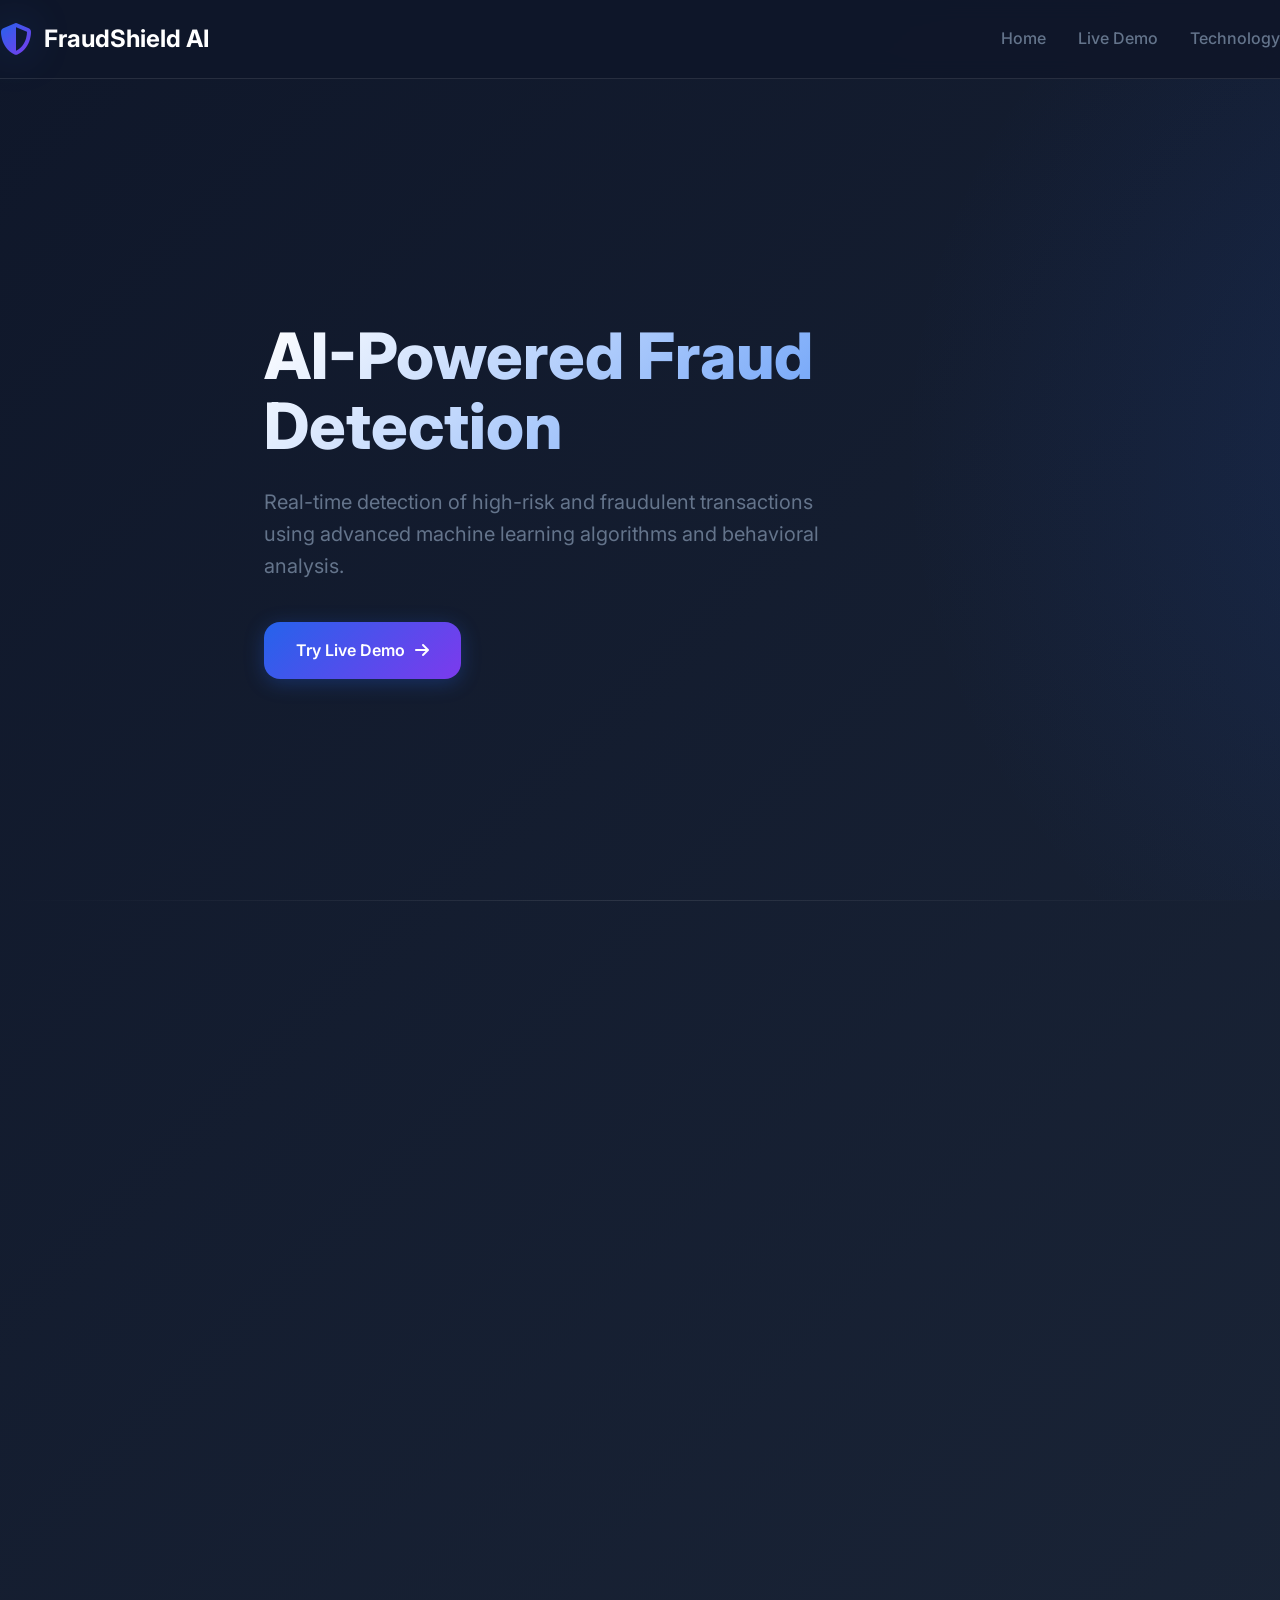
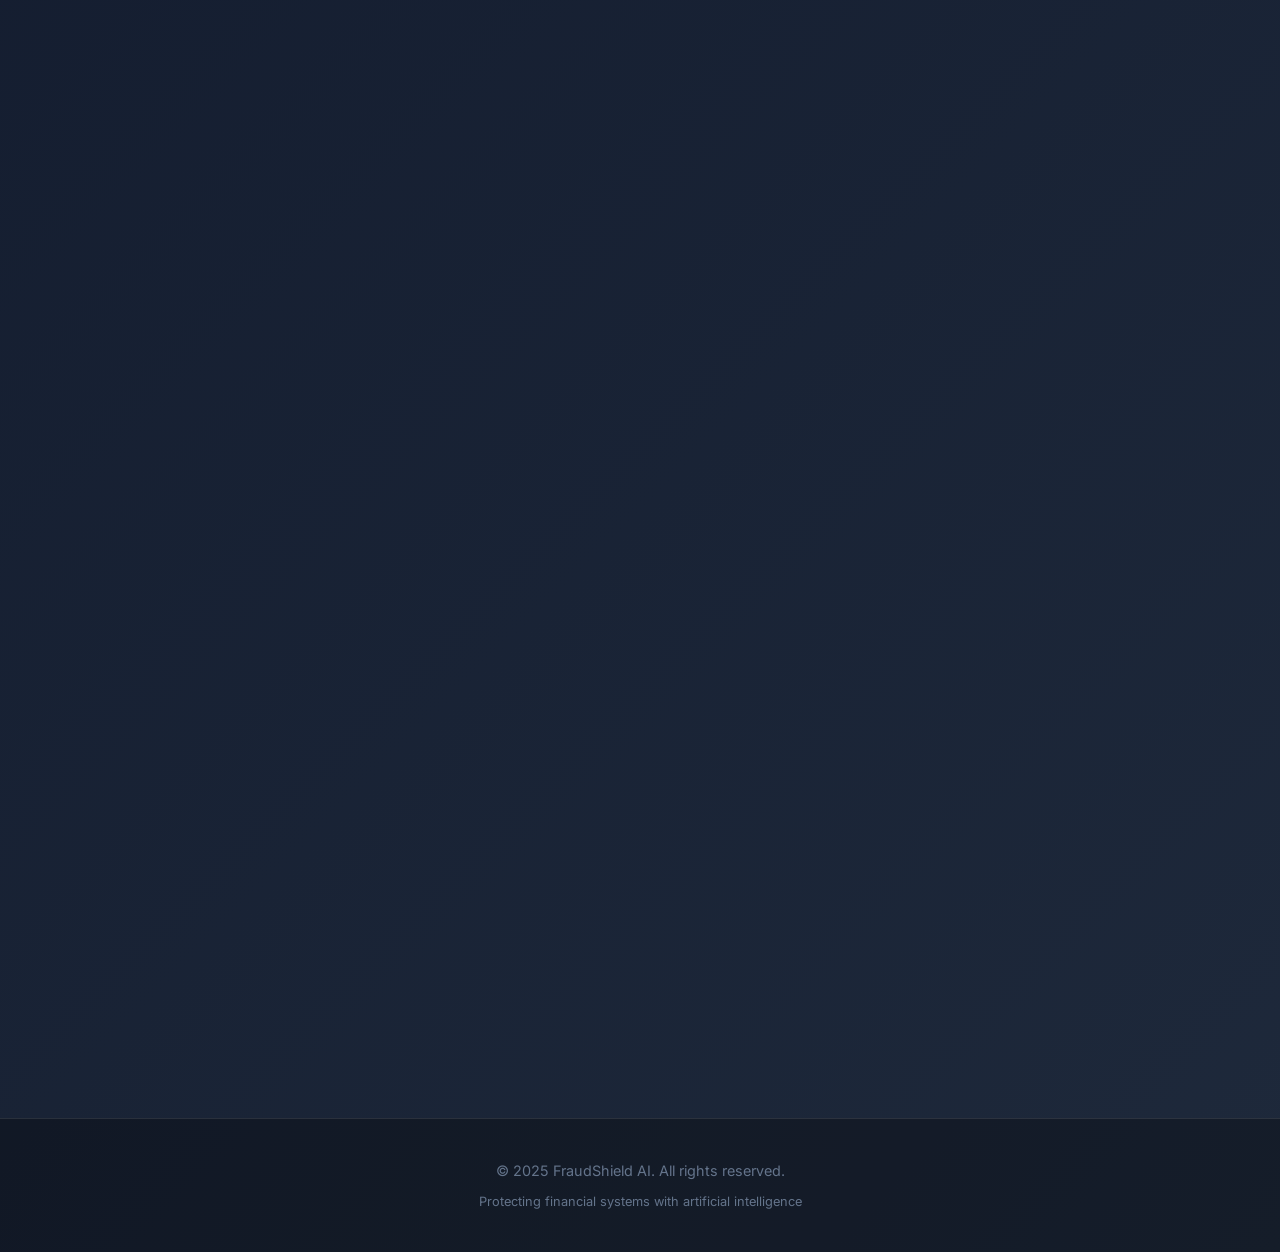
==== frontend/index.html @ 8a4414e5 "Update and rename index.htm to index.html" ====
<!DOCTYPE html>
<html lang="en">
<head>
    <meta charset="UTF-8">
    <title>FraudShield AI – Live Fraud Detection</title>
    <meta name="viewport" content="width=device-width, initial-scale=1.0">
    <link href="https://fonts.googleapis.com/css2?family=Inter:wght@300;400;500;600;700&family=JetBrains+Mono:wght@400;500&display=swap" rel="stylesheet">
    <link rel="stylesheet" href="https://cdnjs.cloudflare.com/ajax/libs/font-awesome/6.5.0/css/all.min.css">
    <link rel="stylesheet" href="https://cdnjs.cloudflare.com/ajax/libs/animate.css/4.1.1/animate.min.css">
 <link rel="stylesheet" href="style.css">
<script src="script.js"></script>

</head>
<body>
<header class="header">
    <div class="container nav">
        <div class="logo">
            <i class="fas fa-shield-alt"></i>
            <span>FraudShield AI</span>
        </div>
        <ul class="nav-links">
            <li><a href="#home">Home</a></li>
            <li><a href="#demo">Live Demo</a></li>
            <li><a href="#tech">Technology</a></li>
        </ul>
    </div>
</header>
<section class="hero" id="home">
    <div class="container hero-content">
        <h1>AI-Powered Fraud Detection</h1>
        <p>Real-time detection of high-risk and fraudulent transactions using advanced machine learning algorithms and behavioral analysis.</p>
        <a href="#demo" class="btn btn-primary">
            <span>Try Live Demo</span>
            <i class="fas fa-arrow-right"></i>
        </a>
    </div>
</section>
<section class="section demo" id="demo">
    <div class="container">
        <h2 class="section-title">Live Transaction Analysis</h2>
        <div class="demo-container">
            <div class="demo-form">
                <h2><i class="fas fa-chart-line"></i> Transaction Details</h2>
                <div class="form-group">
                    <label><i class="fas fa-money-bill-wave"></i> Transaction Amount ($)</label>
                    <input type="number" id="amount" placeholder="e.g. 75000" min="0" step="100" required>
                </div>
               
                <div class="form-group">
                    <label><i class="fas fa-history"></i> Daily Transaction Count</label>
                    <input type="number" id="daily_tx" placeholder="e.g. 35" min="0" required>
                </div>
                <div class="form-group">
                    <label><i class="fas fa-mobile-alt"></i> Device Type</label>
                    <select id="device">
                        <option value="Mobile">Mobile</option>
                        <option value="Laptop">Laptop</option>
                        <option value="Tablet">Tablet</option>
                    </select>
                </div>
                <div class="form-group">
                    <label><i class="fas fa-map-marker-alt"></i> Transaction Location</label>
                    <select id="location">
                        <option value="Mumbai">Mumbai</option>
                        <option value="London">London</option>
                        <option value="New York">New York</option>
                        <option value="Tokyo">Tokyo</option>
                        <option value="Sydney">Sydney</option>
                    </select>
                </div>
                <div class="form-group">
                    <label><i class="fas fa-user-shield"></i> Previous Fraud History</label>
                    <select id="prev_fraud">
                        <option value="0">No</option>
                        <option value="1">Yes</option>
                    </select>
                </div>
                <div class="form-group">
                    <label><i class="fas fa-clock"></i> Transaction Hour (0–23)</label>
                    <input type="number" id="hour" placeholder="e.g. 2" min="0" max="23" required>
                </div>
                <button class="btn btn-primary" onclick="checkFraud()">
                    <i class="fas fa-search"></i>
                    <span>Analyze Transaction</span>
                </button>
            </div>
            <div class="demo-result">
                <div id="result">
                    <div class="result-status">
                        <div class="status-icon">
                            <i class="fas fa-shield-alt"></i>
                        </div>
                        <h3>Awaiting Analysis</h3>
                        <p>Submit transaction details to detect fraud patterns.</p>
                        <p class="loading-text" style="margin-top: 20px; color: var(--gray); font-size: 0.9rem;">
                            <i class="fas fa-sync-alt fa-spin"></i> Ready to analyze
                        </p>
                    </div>
                </div>
            </div>

        </div>
    </div>
</section>
<section class="section" id="tech">
    <div class="container">
        <h2 class="section-title">Advanced Technology Stack</h2>
        <div class="tech-grid">
            <div class="tech-card">
                <i class="fas fa-brain"></i>
                <h3>Machine Learning</h3>
                <p>Advanced ML models trained on millions of transactions</p>
            </div>
            <div class="tech-card">
                <i class="fas fa-bolt"></i>
                <h3>Real-Time Scoring</h3>
                <p>Sub-second fraud detection with 80% accuracy</p>
            </div>
            <div class="tech-card">
                <i class="fas fa-shield-alt"></i>
                <h3>Fraud Prevention</h3>
                <p>Proactive protection with behavioral analysis</p>
            </div>
        </div>
    </div>
</section>
<footer class="footer">
    <div class="container">
        <p>© 2025 FraudShield AI. All rights reserved.</p>
        <p style="margin-top: 10px; font-size: 0.8rem; color: var(--gray);">
            Protecting financial systems with artificial intelligence
        </p>
    </div>
</footer>
</body>
</html>
---- frontend/style.css ----
:root {
            --primary: #2563eb;
            --primary-dark: #1d4ed8;
            --primary-light: #3b82f6;
            --secondary: #7c3aed;
            --danger: #ef4444;
            --success: #10b981;
            --warning: #f59e0b;
            --dark: #0f172a;
            --light-dark: #1e293b;
            --gray: #64748b;
            --light-gray: #f1f5f9;
            --white: #ffffff;
            --card-bg: rgba(255, 255, 255, 0.05);
            --glass: rgba(255, 255, 255, 0.1);
            --shadow: 0 10px 25px -5px rgba(0, 0, 0, 0.1);
            --shadow-lg: 0 20px 40px -15px rgba(0, 0, 0, 0.2);
            --border-radius: 16px;
            --transition: all 0.3s cubic-bezier(0.4, 0, 0.2, 1);
        }
        * {
            margin: 0;
            padding: 0;
            box-sizing: border-box;
        }

        html {
            scroll-behavior: smooth;
            scroll-padding-top: 80px;
        }
        body {
            font-family: 'Inter', sans-serif;
            background: linear-gradient(135deg, #0f172a 0%, #1e293b 100%);
            color: var(--white);
            line-height: 1.6;
            overflow-x: hidden;
        }
        .container {
            max-width: 1280px;
            margin: 0 auto;
            padding: 0 24px;
        }
        .header {
            position: fixed;
            top: 0;
            left: 0;
            right: 0;
            background: rgba(15, 23, 42, 0.95);
            backdrop-filter: blur(10px);
            z-index: 1000;
            border-bottom: 1px solid rgba(255, 255, 255, 0.1);
            transform: translateY(0);
            transition: var(--transition);
        }
        .header.scrolled {
            box-shadow: var(--shadow);
        }

        .nav {
            display: flex;
            justify-content: space-between;
            align-items: center;
            padding: 20px 0;
        }

        .logo {
            display: flex;
            align-items: center;
            gap: 12px;
            font-size: 1.5rem;
            font-weight: 700;
            color: var(--white);
            text-decoration: none;
        }
        .logo i {
            color: var(--primary);
            font-size: 2rem;
            background: linear-gradient(135deg, var(--primary), var(--secondary));
            -webkit-background-clip: text;
            -webkit-text-fill-color: transparent;
            filter: drop-shadow(0 0 20px rgba(37, 99, 235, 0.3));
        }

        .nav-links {
            display: flex;
            list-style: none;
            gap: 32px;
        }

        .nav-links a {
            color: var(--gray);
            text-decoration: none;
            font-weight: 500;
            font-size: 1rem;
            position: relative;
            padding: 8px 0;
            transition: var(--transition);
        }

        .nav-links a:hover {
            color: var(--white);
        }

        .nav-links a::after {
            content: '';
            position: absolute;
            bottom: 0;
            left: 0;
            width: 0;
            height: 2px;
            background: linear-gradient(90deg, var(--primary), var(--secondary));
            transition: var(--transition);
        }

        .nav-links a:hover::after {
            width: 100%;
        }
        .hero {
            min-height: 100vh;
            display: flex;
            align-items: center;
            position: relative;
            overflow: hidden;
            padding-top: 100px;
        }

        .hero::before {
            content: '';
            position: absolute;
            top: -50%;
            right: -50%;
            width: 100%;
            height: 200%;
            background: radial-gradient(circle at 70% 50%, rgba(37, 99, 235, 0.15) 0%, transparent 50%);
            z-index: -1;
        }

        .hero-content {
            max-width: 800px;
            opacity: 0;
            transform: translateY(30px);
            animation: fadeInUp 1s ease-out forwards;
        }
        .hero h1 {
            font-size: 4rem;
            font-weight: 800;
            line-height: 1.1;
            margin-bottom: 24px;
            background: linear-gradient(135deg, var(--white) 0%, var(--primary-light) 100%);
            -webkit-background-clip: text;
            -webkit-text-fill-color: transparent;
            opacity: 0;
            transform: translateY(30px);
            animation: fadeInUp 1s ease-out 0.3s forwards;
        }
        .hero p {
            font-size: 1.25rem;
            color: var(--gray);
            margin-bottom: 40px;
            max-width: 600px;
            opacity: 0;
            transform: translateY(30px);
            animation: fadeInUp 1s ease-out 0.6s forwards;
        }
        .btn {
            display: inline-flex;
            align-items: center;
            justify-content: center;
            gap: 10px;
            padding: 16px 32px;
            border-radius: var(--border-radius);
            font-weight: 600;
            font-size: 1rem;
            cursor: pointer;
            transition: var(--transition);
            border: none;
            text-decoration: none;
            position: relative;
            overflow: hidden;
        }
        .btn-primary {
            background: linear-gradient(135deg, var(--primary), var(--secondary));
            color: var(--white);
            box-shadow: 0 4px 20px rgba(37, 99, 235, 0.3);
            opacity: 0;
            transform: translateY(30px);
            animation: fadeInUp 1s ease-out 0.9s forwards;
        }
        .btn-primary:hover {
            transform: translateY(-2px);
            box-shadow: 0 8px 30px rgba(37, 99, 235, 0.4);
        }
        .btn-primary::after {
            content: '';
            position: absolute;
            top: 0;
            left: 0;
            width: 100%;
            height: 100%;
            background: linear-gradient(135deg, var(--primary-dark), var(--secondary));
            opacity: 0;
            transition: var(--transition);
        }
        .btn-primary:hover::after {
            opacity: 1;
        }
        .btn-primary span {
            position: relative;
            z-index: 1;
        }
        .section {
            padding: 120px 0;
            position: relative;
        }
        .section-title {
            font-size: 2.5rem;
            font-weight: 700;
            text-align: center;
            margin-bottom: 60px;
            background: linear-gradient(135deg, var(--white) 0%, var(--primary-light) 100%);
            -webkit-background-clip: text;
            -webkit-text-fill-color: transparent;
            opacity: 0;
            transform: translateY(30px);
        }

        .section-title.animate {
            animation: fadeInUp 0.8s ease-out forwards;
        }
        .demo {
            position: relative;
        }
        .demo::before {
            content: '';
            position: absolute;
            top: 0;
            left: 0;
            right: 0;
            height: 1px;
            background: linear-gradient(90deg, transparent, rgba(255, 255, 255, 0.1), transparent);
        }
        .demo-container {
            display: grid;
            grid-template-columns: 1fr 1fr;
            gap: 40px;
            opacity: 0;
            transform: translateY(30px);
        }
        .demo-container.animate {
            animation: fadeInUp 0.8s ease-out forwards;
        }
        .demo-form, .demo-result {
            background: var(--card-bg);
            backdrop-filter: blur(10px);
            border: 1px solid rgba(255, 255, 255, 0.1);
            border-radius: var(--border-radius);
            padding: 40px;
            transition: var(--transition);
        }
        .demo-form:hover, .demo-result:hover {
            border-color: rgba(255, 255, 255, 0.2);
            transform: translateY(-5px);
            box-shadow: var(--shadow-lg);
        }

        .demo-form h2, .demo-result h3 {
            font-size: 1.5rem;
            margin-bottom: 30px;
            color: var(--white);
        }
        .form-group {
            margin-bottom: 24px;
            opacity: 0;
            transform: translateY(20px);
        }

        .form-group.animate {
            animation: fadeInUp 0.6s ease-out forwards;
        }
        .form-group label {
            display: block;
            margin-bottom: 8px;
            font-weight: 500;
            color: var(--gray);
            font-size: 0.9rem;
            text-transform: uppercase;
            letter-spacing: 0.5px;
        }
        .form-group input, .form-group select {
            width: 100%;
            padding: 16px;
            background: rgba(255, 255, 255, 0.05);
            border: 1px solid rgba(255, 255, 255, 0.1);
            border-radius: 12px;
            color: var(--white);
            font-size: 1rem;
            transition: var(--transition);
        }

        .form-group input:focus, .form-group select:focus {
            outline: none;
            border-color: var(--primary);
            box-shadow: 0 0 0 3px rgba(37, 99, 235, 0.2);
        }

        .form-group input::placeholder {
            color: rgba(255, 255, 255, 0.3);
        }

        /* ================= RESULT STYLES ================= */
        .demo-result {
            display: flex;
            flex-direction: column;
        }

        #result {
            flex: 1;
            display: flex;
            flex-direction: column;
            justify-content: center;
            text-align: center;
        }

        .result-status {
            padding: 30px;
            border-radius: 12px;
            background: rgba(255, 255, 255, 0.05);
            margin-bottom: 30px;
        }

        .status-icon {
            width: 80px;
            height: 80px;
            border-radius: 50%;
            display: flex;
            align-items: center;
            justify-content: center;
            font-size: 2.5rem;
            font-weight: 700;
            margin: 0 auto 20px;
            transition: var(--transition);
        }

        .status-icon.safe {
            background: linear-gradient(135deg, var(--success) 0%, #059669 100%);
            box-shadow: 0 0 30px rgba(16, 185, 129, 0.3);
        }

        .status-icon.fraud {
            background: linear-gradient(135deg, var(--danger) 0%, #dc2626 100%);
            box-shadow: 0 0 30px rgba(239, 68, 68, 0.3);
            animation: pulse 2s infinite;
        }

        .result-status h3 {
            font-size: 1.75rem;
            margin-bottom: 10px;
        }

        .result-details h4 {
            font-size: 1.2rem;
            margin-bottom: 20px;
            color: var(--white);
        }

        .risk-factors {
            list-style: none;
            text-align: left;
        }

        .risk-factors li {
            padding: 12px;
            margin-bottom: 10px;
            background: rgba(255, 255, 255, 0.05);
            border-radius: 8px;
            border-left: 3px solid var(--warning);
            transition: var(--transition);
        }

        .risk-factors li:hover {
            background: rgba(255, 255, 255, 0.1);
            transform: translateX(5px);
        }
        .tech-grid {
            display: grid;
            grid-template-columns: repeat(auto-fit, minmax(280px, 1fr));
            gap: 30px;
            opacity: 0;
            transform: translateY(30px);
        }

        .tech-grid.animate {
            animation: fadeInUp 0.8s ease-out forwards;
        }

        .tech-card {
            background: var(--card-bg);
            backdrop-filter: blur(10px);
            border: 1px solid rgba(255, 255, 255, 0.1);
            border-radius: var(--border-radius);
            padding: 40px;
            text-align: center;
            transition: var(--transition);
        }

        .tech-card:hover {
            border-color: rgba(255, 255, 255, 0.2);
            transform: translateY(-10px) scale(1.02);
            box-shadow: var(--shadow-lg);
        }

        .tech-card i {
            font-size: 3rem;
            margin-bottom: 20px;
            background: linear-gradient(135deg, var(--primary), var(--secondary));
            -webkit-background-clip: text;
            -webkit-text-fill-color: transparent;
        }

        .tech-card p {
            font-size: 1.25rem;
            font-weight: 600;
            color: var(--white);
        }

        /* ================= FOOTER ================= */
        .footer {
            background: rgba(0, 0, 0, 0.3);
            padding: 40px 0;
            text-align: center;
            border-top: 1px solid rgba(255, 255, 255, 0.1);
        }

        .footer p {
            color: var(--gray);
            font-size: 0.9rem;
        }
        @keyframes fadeInUp {
            from {
                opacity: 0;
                transform: translateY(30px);
            }
            to {
                opacity: 1;
                transform: translateY(0);
            }
        }

        @keyframes pulse {
            0% {
                box-shadow: 0 0 0 0 rgba(239, 68, 68, 0.4);
            }
            70% {
                box-shadow: 0 0 0 20px rgba(239, 68, 68, 0);
            }
            100% {
                box-shadow: 0 0 0 0 rgba(239, 68, 68, 0);
            }
        }
        @media (max-width: 1024px) {
            .hero h1 {
                font-size: 3rem;
            }
            
            .demo-container {
                grid-template-columns: 1fr;
                max-width: 600px;
                margin: 0 auto;
            }
        }

        @media (max-width: 768px) {
            .hero {
                padding-top: 80px;
            }
            
            .hero h1 {
                font-size: 2.5rem;
            }
            
            .hero p {
                font-size: 1.1rem;
            }
            
            .section {
                padding: 80px 0;
            }
            
            .nav-links {
                display: none;
            }
            
            .demo-form, .demo-result {
                padding: 30px;
            }
            
            .tech-grid {
                grid-template-columns: 1fr;
            }
        }

        @media (max-width: 480px) {
            .hero h1 {
                font-size: 2rem;
            }
            
            .btn {
                padding: 14px 24px;
                width: 100%;
            }
            
            .section-title {
                font-size: 2rem;
            }
            
            .container {
                padding: 0 16px;
            }
        }
        .loading {
            position: relative;
            overflow: hidden;
        }

        .loading::after {
            content: '';
            position: absolute;
            top: 0;
            left: -100%;
            width: 100%;
            height: 100%;
            background: linear-gradient(90deg, transparent, rgba(255, 255, 255, 0.1), transparent);
            animation: shimmer 1.5s infinite;
        }
        @keyframes shimmer {
            100% {
                left: 100%;
            }
        }
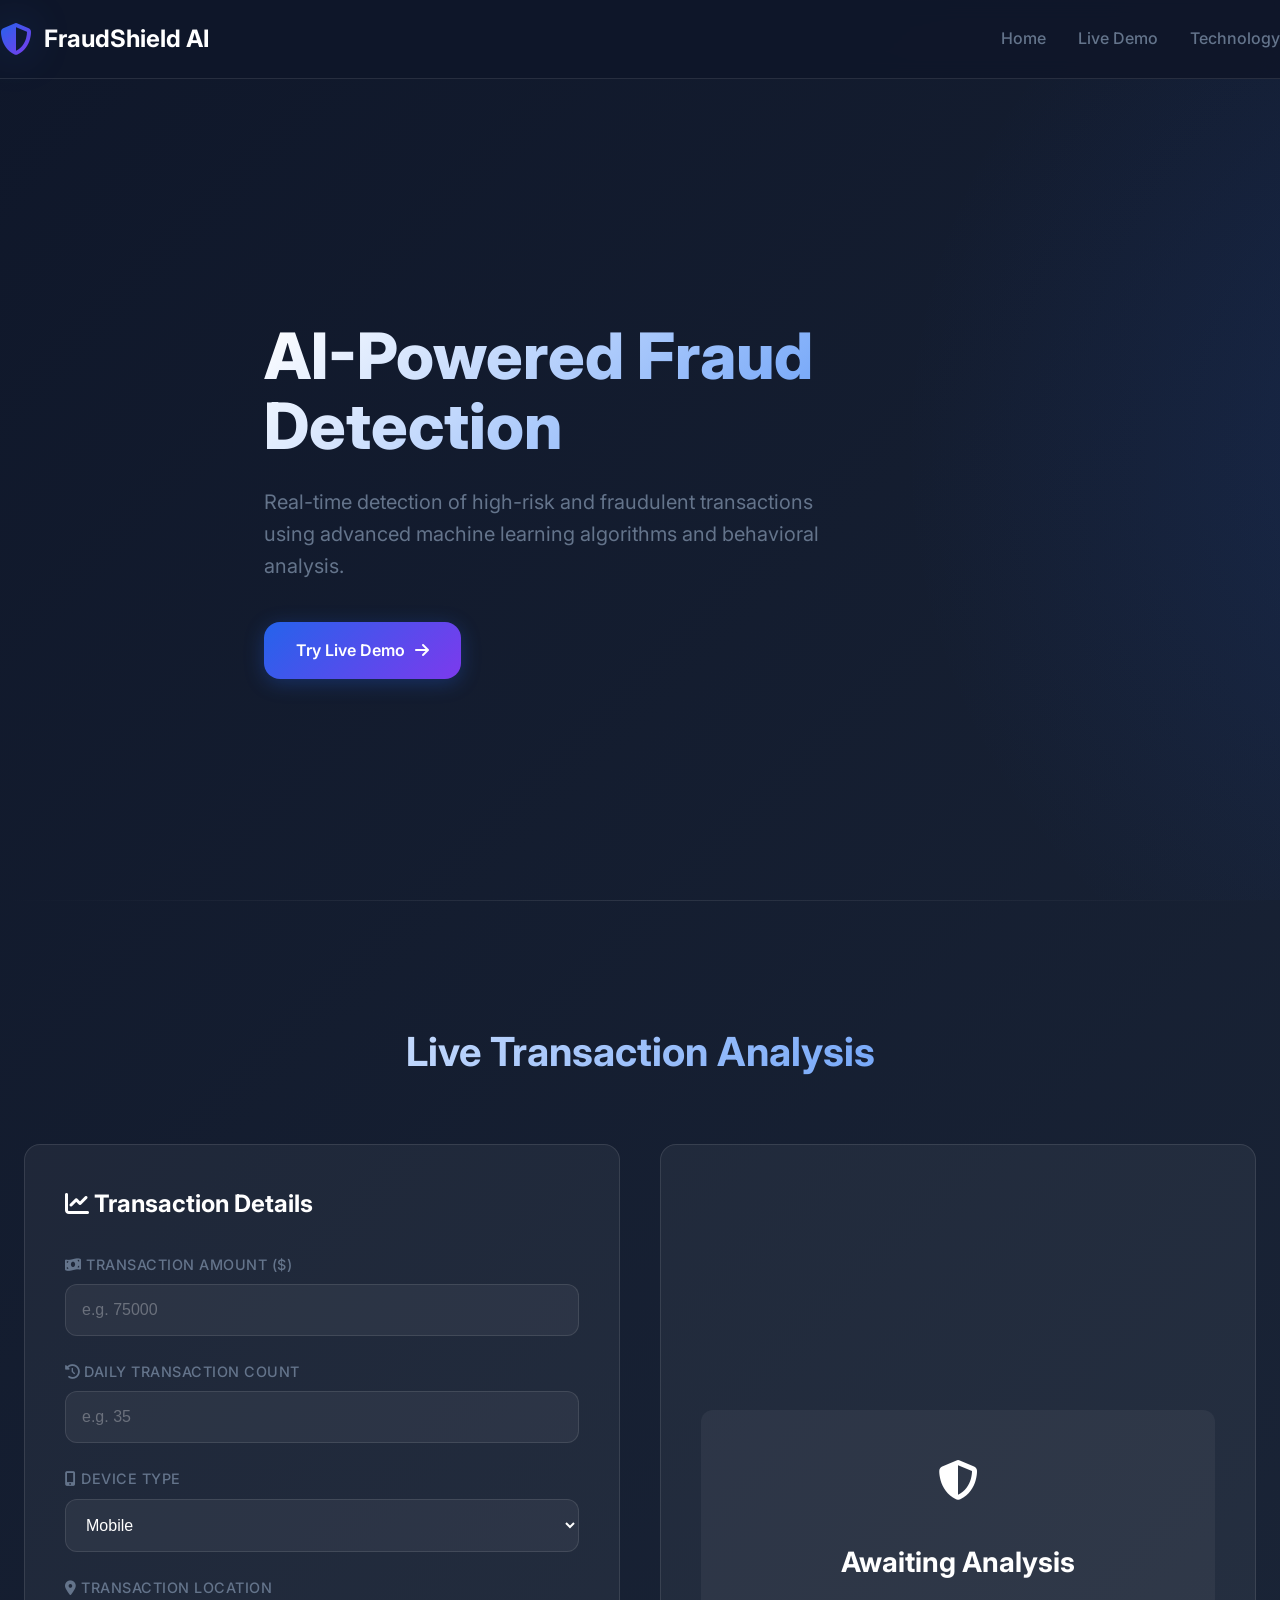
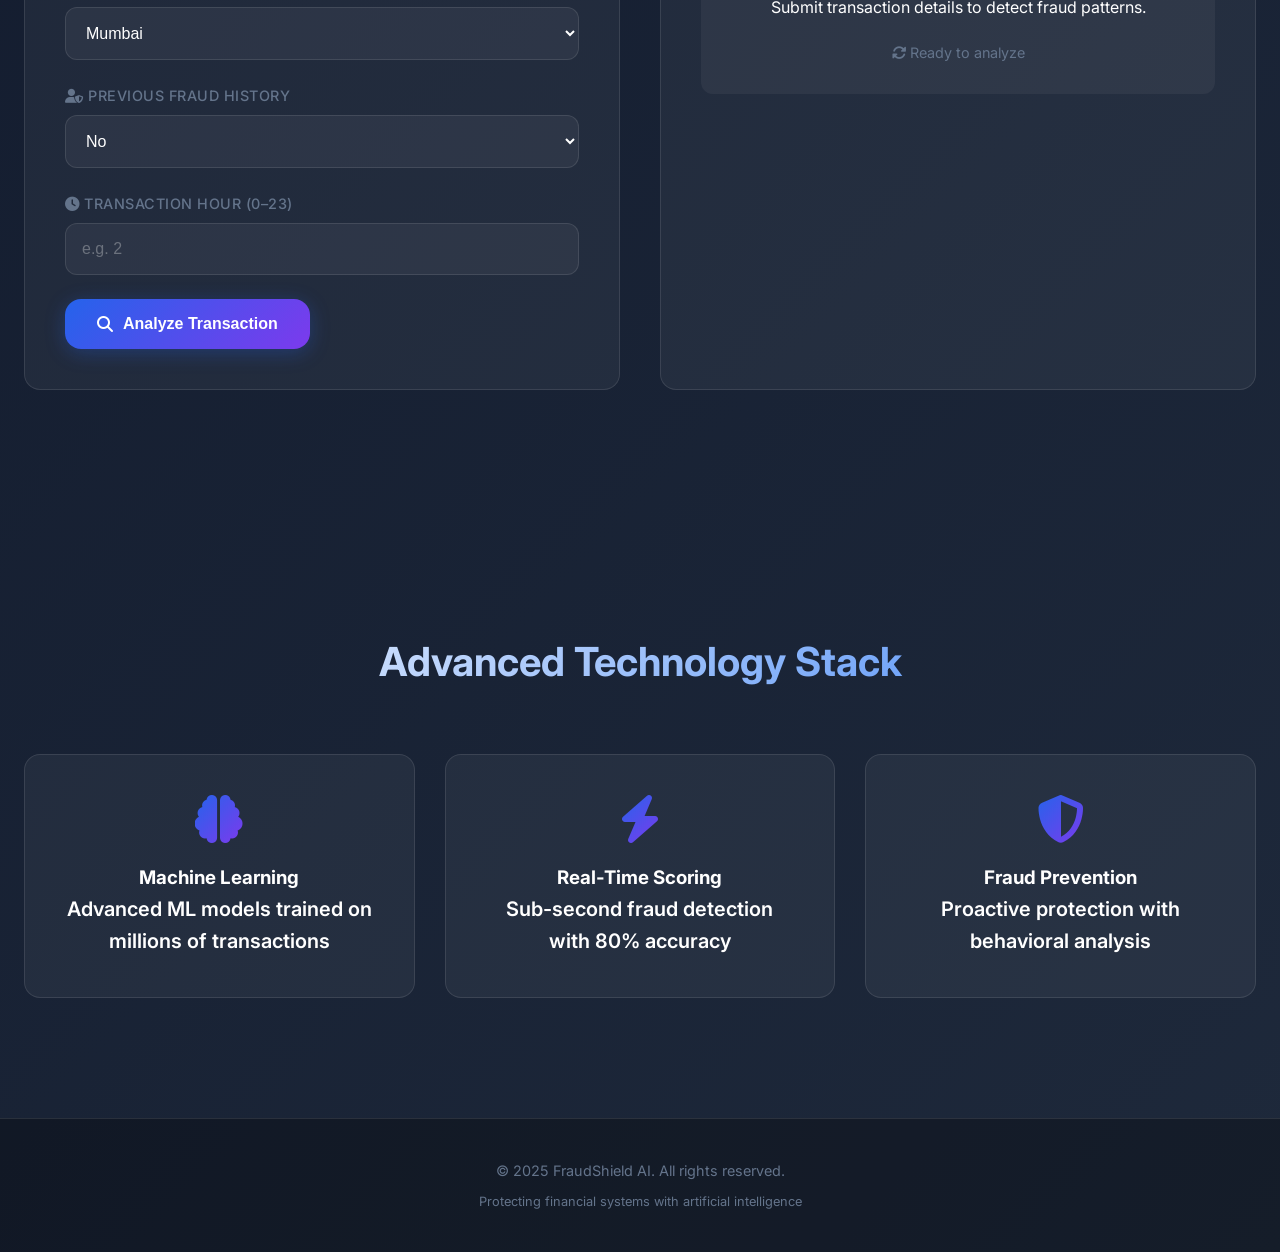
==== commit d0b1fc26: "Update index.html" ====
--- a/frontend/index.html
+++ b/frontend/index.html
@@ -7,8 +7,8 @@
     <link href="https://fonts.googleapis.com/css2?family=Inter:wght@300;400;500;600;700&family=JetBrains+Mono:wght@400;500&display=swap" rel="stylesheet">
     <link rel="stylesheet" href="https://cdnjs.cloudflare.com/ajax/libs/font-awesome/6.5.0/css/all.min.css">
     <link rel="stylesheet" href="https://cdnjs.cloudflare.com/ajax/libs/animate.css/4.1.1/animate.min.css">
- <link rel="stylesheet" href="style.css">
-<script src="script.js"></script>
+<link rel="stylesheet" href="./style.css">
+<script src="./script.js" defer></script>
 
 </head>
 <body>
@@ -135,3 +135,4 @@
 </body>
 </html>
 
+
